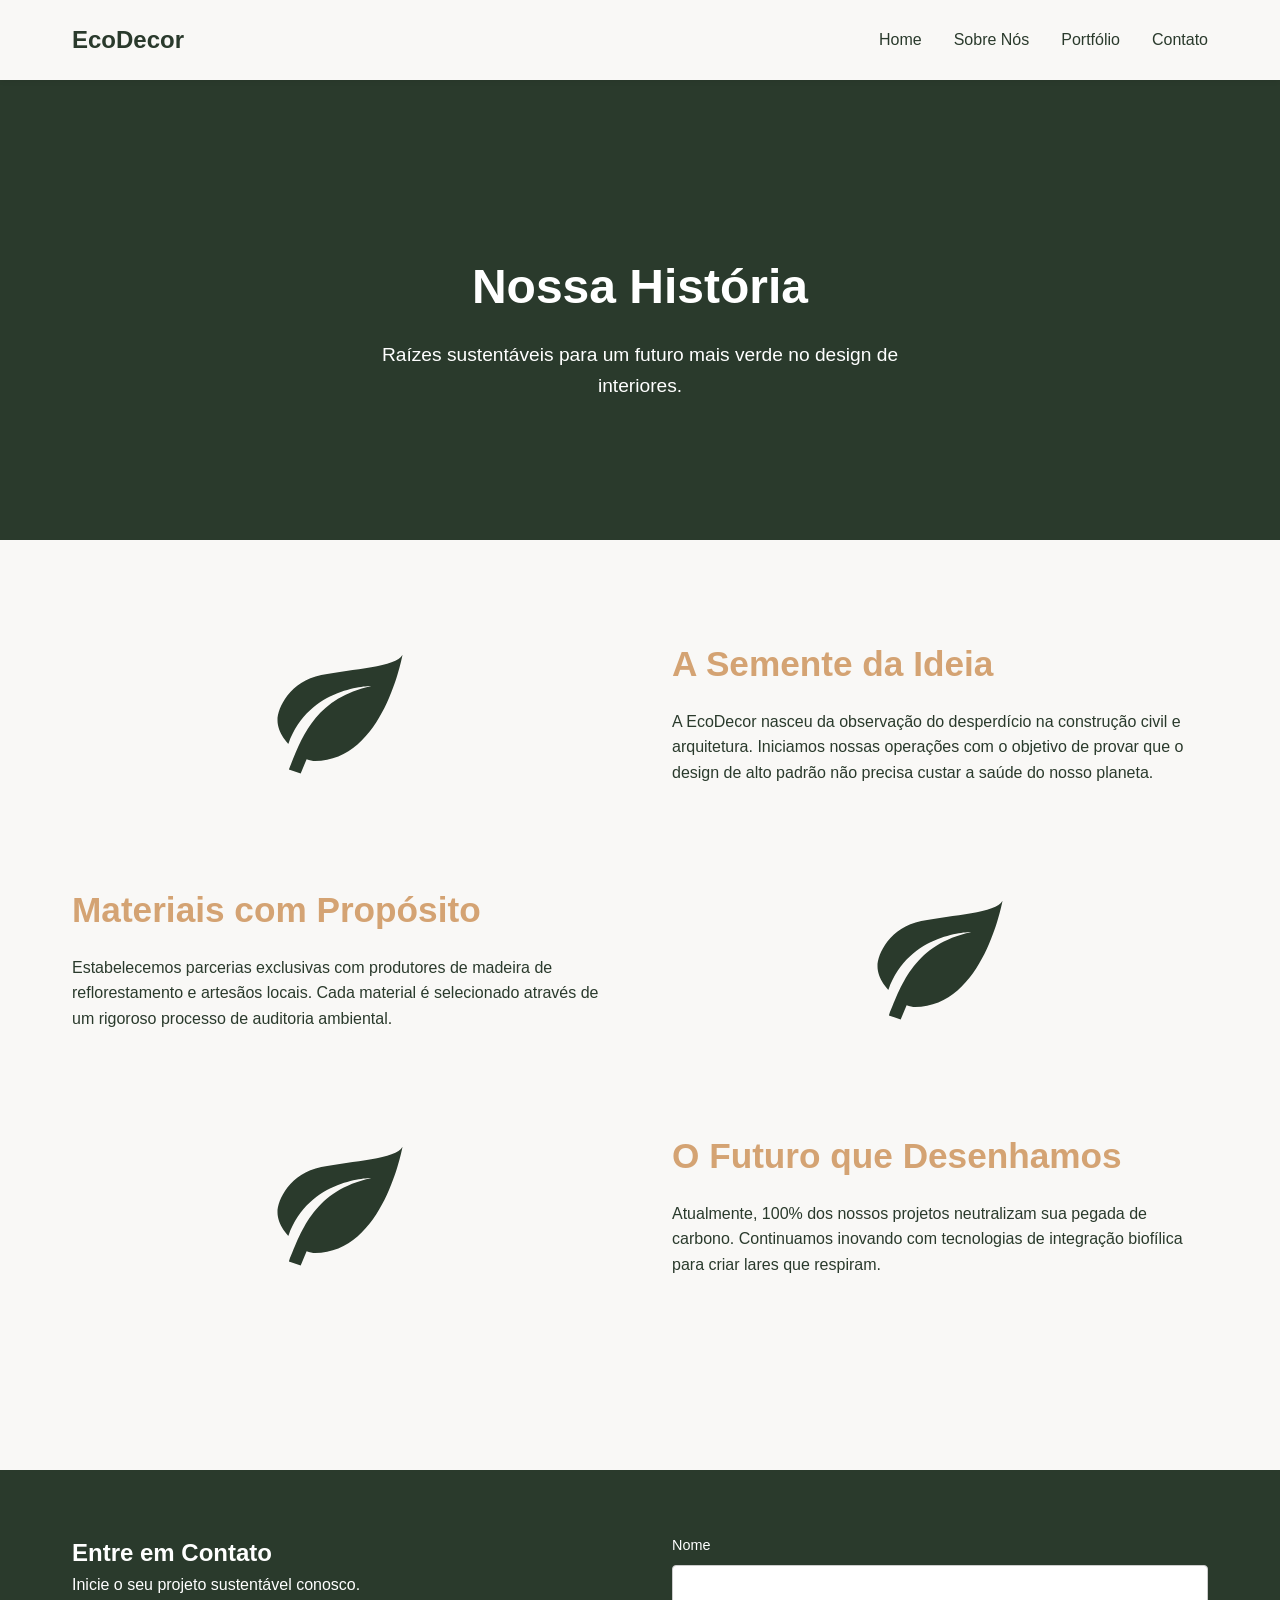
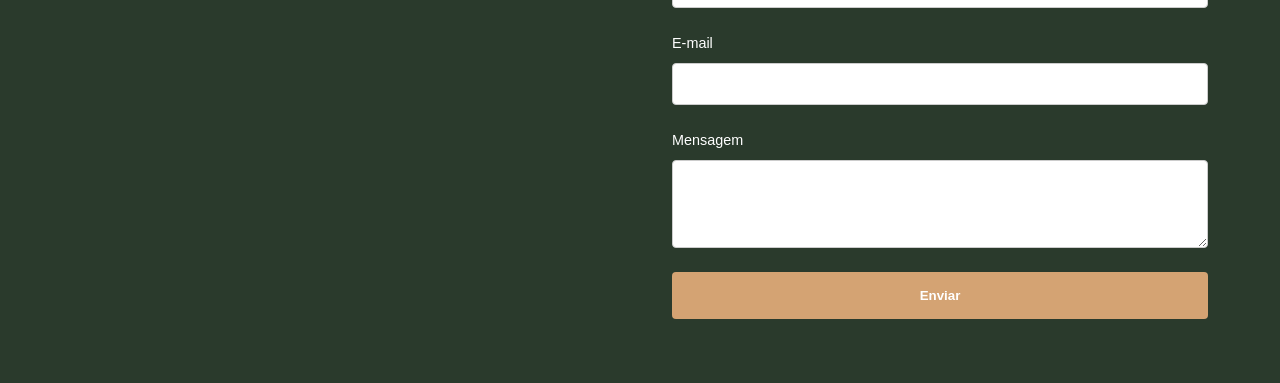
==== about.html @ f91931e5 "first commit" ====
<!DOCTYPE html>
<html lang="pt-BR">
<head>
    <meta charset="UTF-8">
    <meta name="viewport" content="width=device-width, initial-scale=1.0">
    <meta name="description" content="Nossa história - EcoDecor. Descubra nossas raízes e o processo sustentável.">
    <title>Sobre Nós | EcoDecor</title>
    <link rel="stylesheet" href="css/styles.css">
</head>
<body>
    <header class="header">
        <div class="container header-content">
            <div class="logo">EcoDecor</div>
            <button class="hamburger-menu" id="mobile-menu" aria-label="Open navigation menu" aria-expanded="false" aria-controls="primary-navigation">
                <span class="bar"></span>
                <span class="bar"></span>
                <span class="bar"></span>
            </button>
            <nav class="navbar" id="primary-navigation">
                <ul class="nav-list">
                    <li><a href="index.html" class="nav-link">Home</a></li>
                    <li><a href="about.html" class="nav-link" aria-current="page">Sobre Nós</a></li>
                    <li><a href="index.html#portfolio" class="nav-link">Portfólio</a></li>
                    <li><a href="#contact" class="nav-link">Contato</a></li>
                </ul>
            </nav>
        </div>
    </header>

    <main>
        <section class="hero-section about-hero">
            <div class="container hero-content">
                <h1 class="hero-title">Nossa História</h1>
                <p class="hero-subtitle">Raízes sustentáveis para um futuro mais verde no design de interiores.</p>
            </div>
        </section>

        <section class="story-timeline">
            <div class="container">
                <div class="reveal-section story-block">
                    <div class="story-visual">
                        <svg class="leaf-svg" xmlns="http://www.w3.org/2000/svg" viewBox="0 0 24 24" aria-hidden="true">
                            <path d="M17,8C8,10 5.9,16.17 3.82,21.34L5.71,22L6.66,19.7C7.14,19.87 7.64,20 8,20C19,20 22,3 22,3C21,5 14,5.25 9,6.25C4,7.25 2,11.5 2,13.5C2,15.5 3.75,17.25 3.75,17.25C7,8 17,8 17,8Z" />
                        </svg>
                    </div>
                    <div class="story-text">
                        <h2>A Semente da Ideia</h2>
                        <p>A EcoDecor nasceu da observação do desperdício na construção civil e arquitetura. Iniciamos nossas operações com o objetivo de provar que o design de alto padrão não precisa custar a saúde do nosso planeta.</p>
                    </div>
                </div>

                <div class="reveal-section story-block reverse">
                    <div class="story-visual">
                        <svg class="leaf-svg" xmlns="http://www.w3.org/2000/svg" viewBox="0 0 24 24" aria-hidden="true">
                            <path d="M17,8C8,10 5.9,16.17 3.82,21.34L5.71,22L6.66,19.7C7.14,19.87 7.64,20 8,20C19,20 22,3 22,3C21,5 14,5.25 9,6.25C4,7.25 2,11.5 2,13.5C2,15.5 3.75,17.25 3.75,17.25C7,8 17,8 17,8Z" />
                        </svg>
                    </div>
                    <div class="story-text">
                        <h2>Materiais com Propósito</h2>
                        <p>Estabelecemos parcerias exclusivas com produtores de madeira de reflorestamento e artesãos locais. Cada material é selecionado através de um rigoroso processo de auditoria ambiental.</p>
                    </div>
                </div>

                <div class="reveal-section story-block">
                    <div class="story-visual">
                        <svg class="leaf-svg" xmlns="http://www.w3.org/2000/svg" viewBox="0 0 24 24" aria-hidden="true">
                            <path d="M17,8C8,10 5.9,16.17 3.82,21.34L5.71,22L6.66,19.7C7.14,19.87 7.64,20 8,20C19,20 22,3 22,3C21,5 14,5.25 9,6.25C4,7.25 2,11.5 2,13.5C2,15.5 3.75,17.25 3.75,17.25C7,8 17,8 17,8Z" />
                        </svg>
                    </div>
                    <div class="story-text">
                        <h2>O Futuro que Desenhamos</h2>
                        <p>Atualmente, 100% dos nossos projetos neutralizam sua pegada de carbono. Continuamos inovando com tecnologias de integração biofílica para criar lares que respiram.</p>
                    </div>
                </div>
            </div>
        </section>
    </main>

    <footer id="contact" class="footer-section">
        <div class="container footer-content">
            <div class="contact-info">
                <h2>Entre em Contato</h2>
                <p>Inicie o seu projeto sustentável conosco.</p>
            </div>
            <form id="contact-form" class="contact-form">
                <div class="form-group">
                    <label for="name">Nome</label>
                    <input type="text" id="name" name="name" required>
                </div>
                <div class="form-group">
                    <label for="email">E-mail</label>
                    <input type="email" id="email" name="email" required>
                </div>
                <div class="form-group">
                    <label for="message">Mensagem</label>
                    <textarea id="message" name="message" rows="4" required></textarea>
                </div>
                <button type="submit" class="btn-cta">Enviar</button>
                <div id="form-feedback" class="form-feedback" aria-live="polite"></div>
            </form>
        </div>
    </footer>

    <script src="js/scripts.js"></script>
</body>
</html>
---- css/styles.css ----
/* Custom Properties */
:root {
    --color-base: #F9F8F6;
    --color-primary: #2A3A2C;
    --color-cta: #D4A373;
    --color-cta-hover: #b88a5b;
    --color-text-light: #ffffff;
    --font-main: 'Segoe UI', Tahoma, Geneva, Verdana, sans-serif;
}

/* Reset */
* {
    margin: 0;
    padding: 0;
    box-sizing: border-box;
}

html {
    scroll-behavior: smooth;
}

body {
    font-family: var(--font-main);
    background-color: var(--color-base);
    color: var(--color-primary);
    line-height: 1.6;
}

.container {
    max-width: 1200px;
    margin: 0 auto;
    padding: 0 2rem;
}

/* Header & Navigation */
.header {
    background-color: var(--color-base);
    position: fixed;
    width: 100%;
    top: 0;
    z-index: 1000;
    box-shadow: 0 2px 5px rgba(0,0,0,0.05);
}

.header-content {
    display: flex;
    justify-content: space-between;
    align-items: center;
    height: 80px;
}

.logo {
    font-size: 1.5rem;
    font-weight: bold;
    color: var(--color-primary);
}

.nav-list {
    display: flex;
    list-style: none;
    gap: 2rem;
}

.nav-link {
    text-decoration: none;
    color: var(--color-primary);
    font-weight: 500;
    transition: color 0.3s ease;
}

.nav-link:hover {
    color: var(--color-cta);
}

.hamburger-menu {
    display: none;
    cursor: pointer;
}

.bar {
    display: block;
    width: 25px;
    height: 3px;
    margin: 5px auto;
    background-color: var(--color-primary);
    transition: all 0.3s ease;
}

/* Hero Section */
.hero-section {
    padding-top: 120px;
    min-height: 100vh;
    display: flex;
    align-items: center;
    background-color: var(--color-primary);
    color: var(--color-text-light);
    text-align: center;
}

.hero-content {
    display: flex;
    flex-direction: column;
    align-items: center;
    gap: 1.5rem;
}

.hero-title {
    font-size: 3rem;
    line-height: 1.2;
}

.hero-subtitle {
    font-size: 1.2rem;
    max-width: 600px;
}

.btn-cta {
    display: inline-block;
    background-color: var(--color-cta);
    color: var(--color-text-light);
    padding: 1rem 2rem;
    text-decoration: none;
    border-radius: 4px;
    font-weight: bold;
    border: none;
    cursor: pointer;
    transition: background-color 0.3s ease;
}

.btn-cta:hover {
    background-color: var(--color-cta-hover);
}

/* About Section */
.about-section {
    padding: 5rem 0;
    background-color: var(--color-base);
}

.about-content h2 {
    margin-bottom: 1.5rem;
    font-size: 2rem;
}

/* Portfolio Section */
.portfolio-section {
    padding: 5rem 0;
    background-color: #ffffff;
}

.portfolio-section h2 {
    text-align: center;
    margin-bottom: 3rem;
    font-size: 2rem;
}

.portfolio-grid {
    display: grid;
    grid-template-columns: repeat(auto-fit, minmax(300px, 1fr));
    gap: 2rem;
}

.portfolio-item {
    background-color: var(--color-base);
    height: 250px;
    display: flex;
    align-items: center;
    justify-content: center;
    border: 1px solid #e0e0e0;
    border-radius: 8px;
    font-weight: bold;
    text-align: center;
    padding: 1rem;
}

/* Footer & Contact Section */
.footer-section {
    background-color: var(--color-primary);
    color: var(--color-text-light);
    padding: 4rem 0;
}

.footer-content {
    display: grid;
    grid-template-columns: 1fr 1fr;
    gap: 4rem;
}

.contact-form {
    display: flex;
    flex-direction: column;
    gap: 1.5rem;
}

.form-group {
    display: flex;
    flex-direction: column;
    gap: 0.5rem;
}

.form-group label {
    font-size: 0.9rem;
}

.form-group input,
.form-group textarea {
    padding: 0.8rem;
    border: 1px solid #ccc;
    border-radius: 4px;
    font-family: inherit;
}

.form-feedback {
    font-size: 0.9rem;
    display: none;
}

/* Media Queries */
@media (max-width: 768px) {
    .nav-list {
        display: none;
        flex-direction: column;
        position: absolute;
        top: 80px;
        left: 0;
        width: 100%;
        background-color: var(--color-base);
        padding: 2rem 0;
        text-align: center;
        box-shadow: 0 5px 5px rgba(0,0,0,0.05);
    }

    .nav-list.active {
        display: flex;
    }

    .hamburger-menu {
        display: block;
    }

    .hero-title {
        font-size: 2rem;
    }

    .footer-content {
        grid-template-columns: 1fr;
        gap: 2rem;
    }
}

/* Custom Properties */
:root {
    --color-base: #F9F8F6;
    --color-primary: #2A3A2C;
    --color-cta: #D4A373;
    --color-cta-hover: #b88a5b;
    --color-text-light: #ffffff;
    --font-main: 'Segoe UI', Tahoma, Geneva, Verdana, sans-serif;
}

/* Reset & Accessibility */
* {
    margin: 0;
    padding: 0;
    box-sizing: border-box;
}

html {
    scroll-behavior: smooth;
}

body {
    font-family: var(--font-main);
    background-color: var(--color-base);
    color: var(--color-primary);
    line-height: 1.6;
}

/* Teclado Focus Visível */
:focus-visible {
    outline: 3px solid var(--color-cta);
    outline-offset: 4px;
}

.container {
    max-width: 1200px;
    margin: 0 auto;
    padding: 0 2rem;
}

/* Header & Navigation */
.header {
    background-color: var(--color-base);
    position: fixed;
    width: 100%;
    top: 0;
    z-index: 1000;
    box-shadow: 0 2px 5px rgba(0,0,0,0.05);
}

.header-content {
    display: flex;
    justify-content: space-between;
    align-items: center;
    height: 80px;
}

.logo {
    font-size: 1.5rem;
    font-weight: bold;
    color: var(--color-primary);
}

.navbar {
    display: flex;
}

.nav-list {
    display: flex;
    list-style: none;
    gap: 2rem;
}

.nav-link {
    text-decoration: none;
    color: var(--color-primary);
    font-weight: 500;
    transition: color 0.3s ease;
}

.nav-link:hover {
    color: var(--color-cta);
}

.hamburger-menu {
    display: none;
    cursor: pointer;
    background: none;
    border: none;
    padding: 0.5rem;
}

.bar {
    display: block;
    width: 25px;
    height: 3px;
    margin: 5px auto;
    background-color: var(--color-primary);
    transition: all 0.3s ease;
}

/* Hero Section */
.hero-section {
    padding-top: 120px;
    min-height: 100vh;
    display: flex;
    align-items: center;
    background-color: var(--color-primary);
    color: var(--color-text-light);
    text-align: center;
}

.hero-content {
    display: flex;
    flex-direction: column;
    align-items: center;
    gap: 1.5rem;
}

.hero-title {
    font-size: 3rem;
    line-height: 1.2;
}

.hero-subtitle {
    font-size: 1.2rem;
    max-width: 600px;
}

.btn-cta {
    display: inline-block;
    background-color: var(--color-cta);
    color: var(--color-text-light);
    padding: 1rem 2rem;
    text-decoration: none;
    border-radius: 4px;
    font-weight: bold;
    border: none;
    cursor: pointer;
    transition: background-color 0.3s ease;
}

.btn-cta:hover {
    background-color: var(--color-cta-hover);
}

/* Portfolio Section */
.portfolio-section {
    padding: 5rem 0;
    background-color: #ffffff;
}

.portfolio-section h2 {
    text-align: center;
    margin-bottom: 3rem;
    font-size: 2rem;
}

.portfolio-grid {
    display: grid;
    grid-template-columns: repeat(auto-fit, minmax(350px, 1fr));
    gap: 2rem;
}

.portfolio-item {
    position: relative;
    overflow: hidden;
    border-radius: 8px;
    cursor: pointer;
    background-color: #eee;
    aspect-ratio: 4/3;
}

.portfolio-item img {
    width: 100%;
    height: 100%;
    object-fit: cover;
    transition: transform 0.5s ease;
}

.portfolio-overlay {
    position: absolute;
    bottom: 0;
    left: 0;
    width: 100%;
    padding: 2rem;
    background: linear-gradient(transparent, rgba(42, 58, 44, 0.9));
    color: var(--color-text-light);
    transform: translateY(100%);
    transition: transform 0.3s ease;
}

.portfolio-item:hover img,
.portfolio-item:focus-visible img {
    transform: scale(1.05);
}

.portfolio-item:hover .portfolio-overlay,
.portfolio-item:focus-visible .portfolio-overlay {
    transform: translateY(0);
}

/* Footer Section */
.footer-section {
    background-color: var(--color-primary);
    color: var(--color-text-light);
    padding: 4rem 0;
}

.footer-content {
    display: grid;
    grid-template-columns: 1fr 1fr;
    gap: 4rem;
}

.contact-form {
    display: flex;
    flex-direction: column;
    gap: 1.5rem;
}

.form-group {
    display: flex;
    flex-direction: column;
    gap: 0.5rem;
}

.form-group input,
.form-group textarea {
    padding: 0.8rem;
    border: 1px solid #ccc;
    border-radius: 4px;
    font-family: inherit;
}

/* Modal Styling */
.modal {
    margin: auto;
    border: none;
    border-radius: 8px;
    box-shadow: 0 4px 20px rgba(0,0,0,0.2);
    max-width: 900px;
    width: 90%;
}

.modal::backdrop {
    background-color: rgba(42, 58, 44, 0.8);
}

.modal-content {
    position: relative;
    padding: 2rem;
    background-color: var(--color-base);
}

.close-modal {
    position: absolute;
    top: 1rem;
    right: 1rem;
    background: none;
    border: none;
    font-size: 2rem;
    cursor: pointer;
    color: var(--color-primary);
}

.modal-body {
    display: grid;
    grid-template-columns: 1fr 1fr;
    gap: 2rem;
    align-items: center;
}

.modal-body img {
    width: 100%;
    border-radius: 4px;
}

/* Media Queries */
@media (max-width: 768px) {
    .navbar {
        display: none;
    }

    .navbar.active {
        display: block;
        position: absolute;
        top: 80px;
        left: 0;
        width: 100%;
        background-color: var(--color-base);
        box-shadow: 0 5px 5px rgba(0,0,0,0.05);
    }

    .nav-list {
        flex-direction: column;
        padding: 2rem 0;
        text-align: center;
    }

    .hamburger-menu {
        display: block;
    }

    .portfolio-overlay {
        transform: translateY(0);
        background: linear-gradient(transparent, rgba(42, 58, 44, 0.7));
    }

    .modal-body {
        grid-template-columns: 1fr;
    }

    .footer-content {
        grid-template-columns: 1fr;
        gap: 2rem;
    }
}
/* --- About Page Styles & Animations --- */

.about-hero {
    min-height: 60vh;
}

.story-timeline {
    padding: 6rem 0;
    overflow: hidden;
}

.story-block {
    display: flex;
    align-items: center;
    gap: 4rem;
    margin-bottom: 6rem;
}

.story-block.reverse {
    flex-direction: row-reverse;
}

.story-visual {
    flex: 1;
    display: flex;
    justify-content: center;
}

.story-text {
    flex: 1;
}

.story-text h2 {
    font-size: 2.2rem;
    color: var(--color-cta);
    margin-bottom: 1rem;
}

/* Base state para Intersection Observer */
.reveal-section {
    opacity: 0;
    transform: translateY(60px);
    transition: opacity 0.8s ease-out, transform 0.8s ease-out;
}

/* Animação do SVG (Folha Fechada/Pequena) */
.leaf-svg {
    width: 150px;
    height: 150px;
    fill: var(--color-primary);
    transform: scale(0.3) rotate(-90deg);
    opacity: 0;
    transition: transform 1.2s cubic-bezier(0.34, 1.56, 0.64, 1), opacity 0.8s ease-in;
}

/* Estados Ativos após scroll (Trigger via JS) */
.reveal-section.is-visible {
    opacity: 1;
    transform: translateY(0);
}

.reveal-section.is-visible .leaf-svg {
    opacity: 1;
    transform: scale(1) rotate(0deg);
}

/* Media Query para About Page */
@media (max-width: 768px) {
    .story-block, 
    .story-block.reverse {
        flex-direction: column;
        text-align: center;
        gap: 2rem;
    }
}
/* Portfolio Filters */
.portfolio-filters {
    display: flex;
    justify-content: center;
    flex-wrap: wrap;
    gap: 1rem;
    margin-bottom: 2.5rem;
}

.filter-btn {
    padding: 0.5rem 1.5rem;
    background: transparent;
    border: 2px solid var(--color-primary);
    color: var(--color-primary);
    border-radius: 4px;
    font-weight: 600;
    cursor: pointer;
    transition: all 0.3s ease;
}

.filter-btn:hover,
.filter-btn.active {
    background: var(--color-primary);
    color: var(--color-text-light);
}

.portfolio-item {
    transition: opacity 0.4s ease, transform 0.4s ease;
}

.portfolio-item.hidden {
    display: none;
}

.portfolio-item.fade-out {
    opacity: 0;
    transform: scale(0.9);
}

/* Form Validation */
.form-group input,
.form-group textarea {
    transition: border-color 0.3s ease;
}

.form-group input.invalid,
.form-group textarea.invalid {
    border-color: #ff4d4d;
    background-color: #fffafa;
}

.form-group input.valid,
.form-group textarea.valid {
    border-color: #4CAF50;
}

.error-msg {
    color: #ff4d4d;
    font-size: 0.85rem;
    display: none;
    margin-top: -0.25rem;
}

.error-msg.active {
    display: block;
}
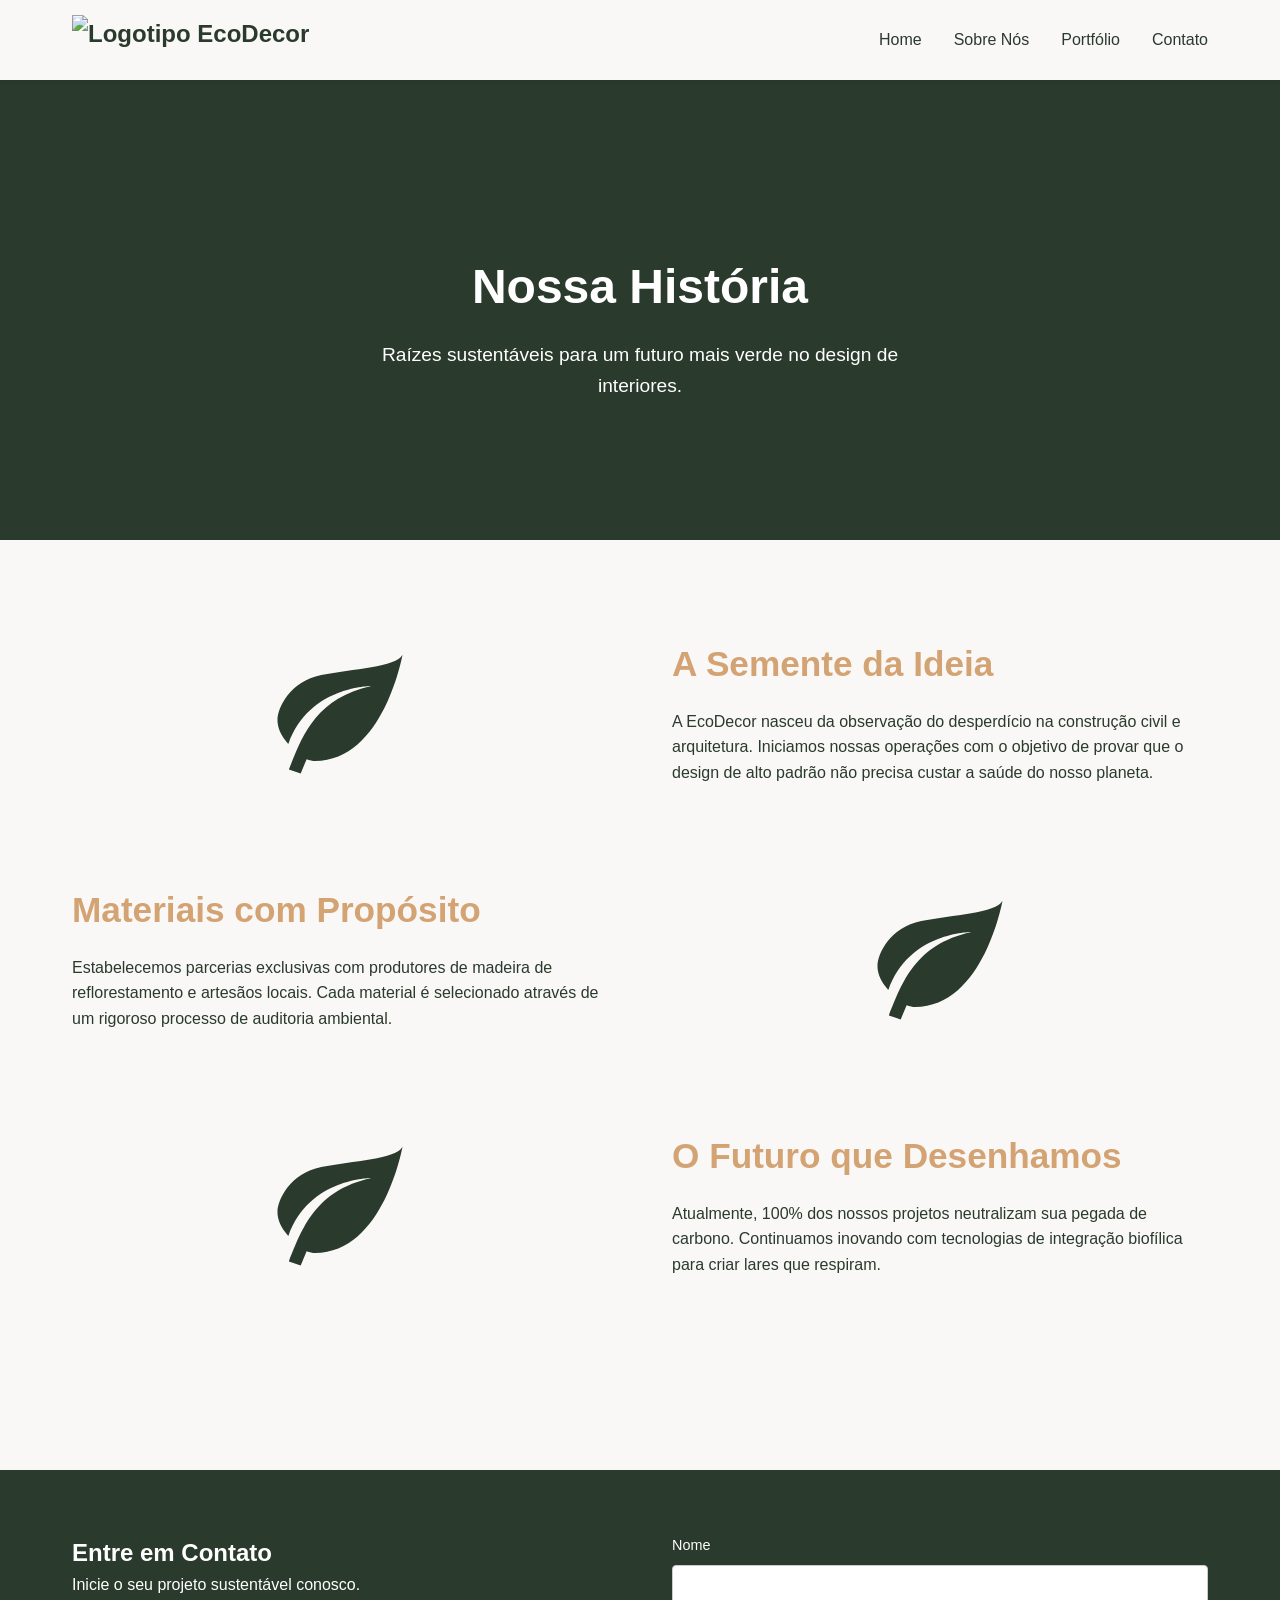
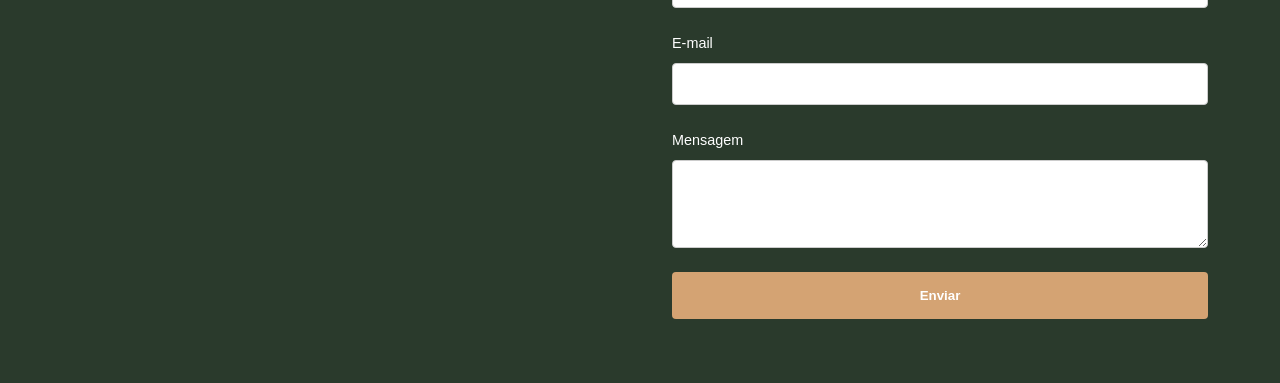
==== commit 2f50d92a: "alterações logo style etc" ====
--- a/about.html
+++ b/about.html
@@ -10,7 +10,9 @@
 <body>
     <header class="header">
         <div class="container header-content">
-            <div class="logo">EcoDecor</div>
+            <a href="index.html" class="logo">
+                <img src="https://i.ibb.co/C5yMLKZK/icon.png" alt="Logotipo EcoDecor">
+            </a>
             <button class="hamburger-menu" id="mobile-menu" aria-label="Open navigation menu" aria-expanded="false" aria-controls="primary-navigation">
                 <span class="bar"></span>
                 <span class="bar"></span>
--- a/css/styles.css
+++ b/css/styles.css
@@ -50,9 +50,15 @@
 }
 
 .logo {
-    font-size: 1.5rem;
-    font-weight: bold;
-    color: var(--color-primary);
+    display: flex;
+    align-items: center;
+    text-decoration: none;
+}
+
+.logo img {
+    height: 50px; /* Define a altura máxima do ícone no cabeçalho */
+    width: auto; /* Mantém a proporção original da imagem (2816x1536) */
+    object-fit: contain;
 }
 
 .nav-list {
@@ -706,4 +712,30 @@
 
 .error-msg.active {
     display: block;
+}
+/* Efeito de carregamento para os cards do portfólio */
+.portfolio-item {
+    background: linear-gradient(90deg, #ecebe9 25%, #f3f2f0 37%, #ecebe9 63%);
+    background-size: 400% 100%;
+    animation: skeleton-loading 1.4s ease infinite;
+}
+
+.portfolio-item img {
+    opacity: 0;
+    transition: opacity 0.3s ease-in-out;
+}
+
+/* Quando a imagem terminar de carregar, o JS adiciona essa classe */
+.portfolio-item.loaded {
+    animation: none;
+    background: none;
+}
+
+.portfolio-item.loaded img {
+    opacity: 1;
+}
+
+@keyframes skeleton-loading {
+    0% { background-position: 100% 50%; }
+    100% { background-position: 0% 50%; }
 }
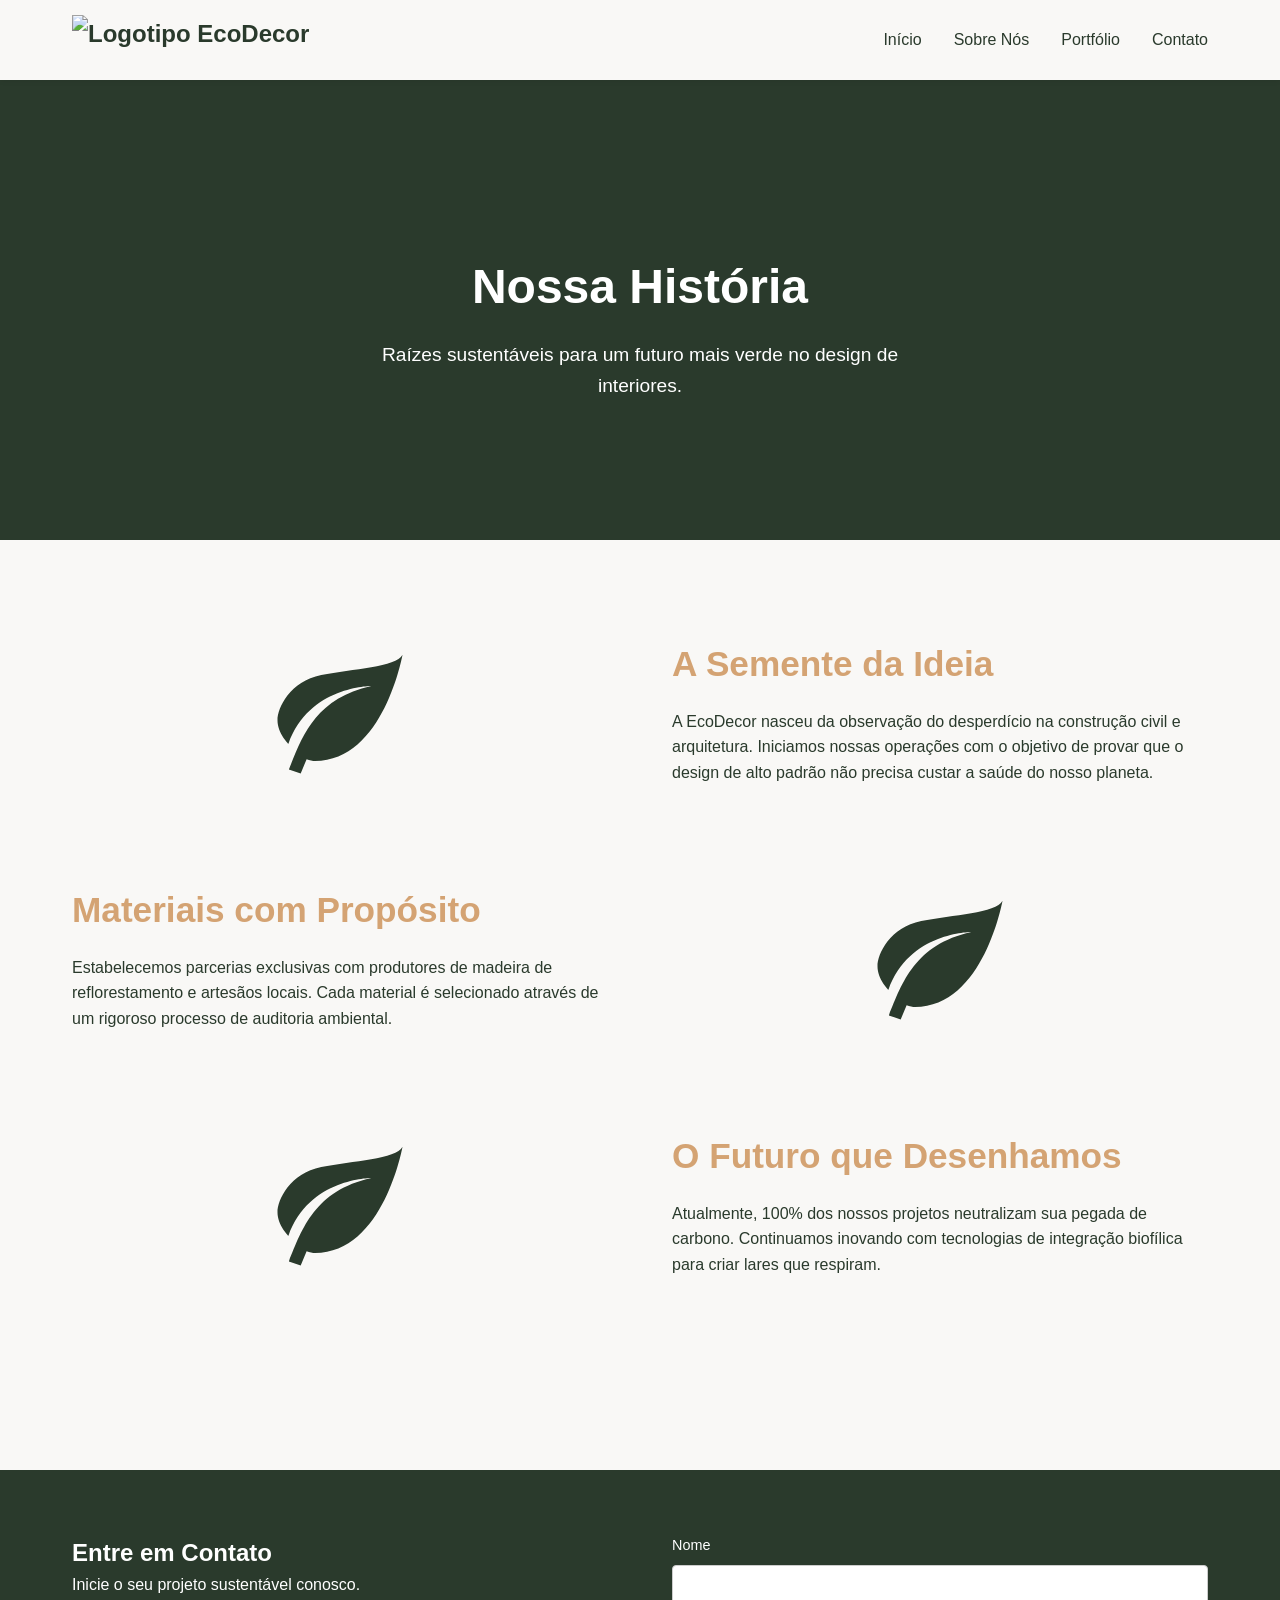
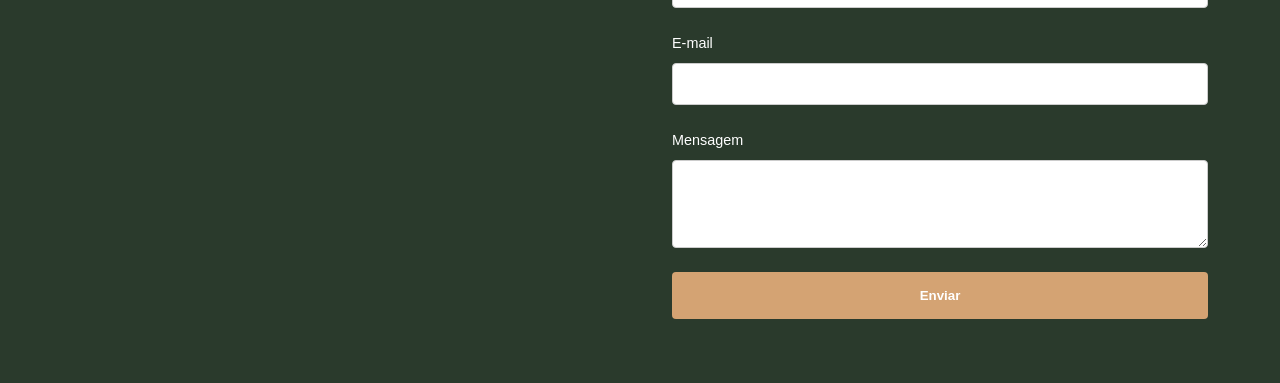
==== commit 97edc9d9: "Update about.html" ====
--- a/about.html
+++ b/about.html
@@ -20,7 +20,7 @@
             </button>
             <nav class="navbar" id="primary-navigation">
                 <ul class="nav-list">
-                    <li><a href="index.html" class="nav-link">Home</a></li>
+                    <li><a href="index.html" class="nav-link">Início</a></li>
                     <li><a href="about.html" class="nav-link" aria-current="page">Sobre Nós</a></li>
                     <li><a href="index.html#portfolio" class="nav-link">Portfólio</a></li>
                     <li><a href="#contact" class="nav-link">Contato</a></li>
@@ -105,4 +105,4 @@
 
     <script src="js/scripts.js"></script>
 </body>
-</html>+</html>
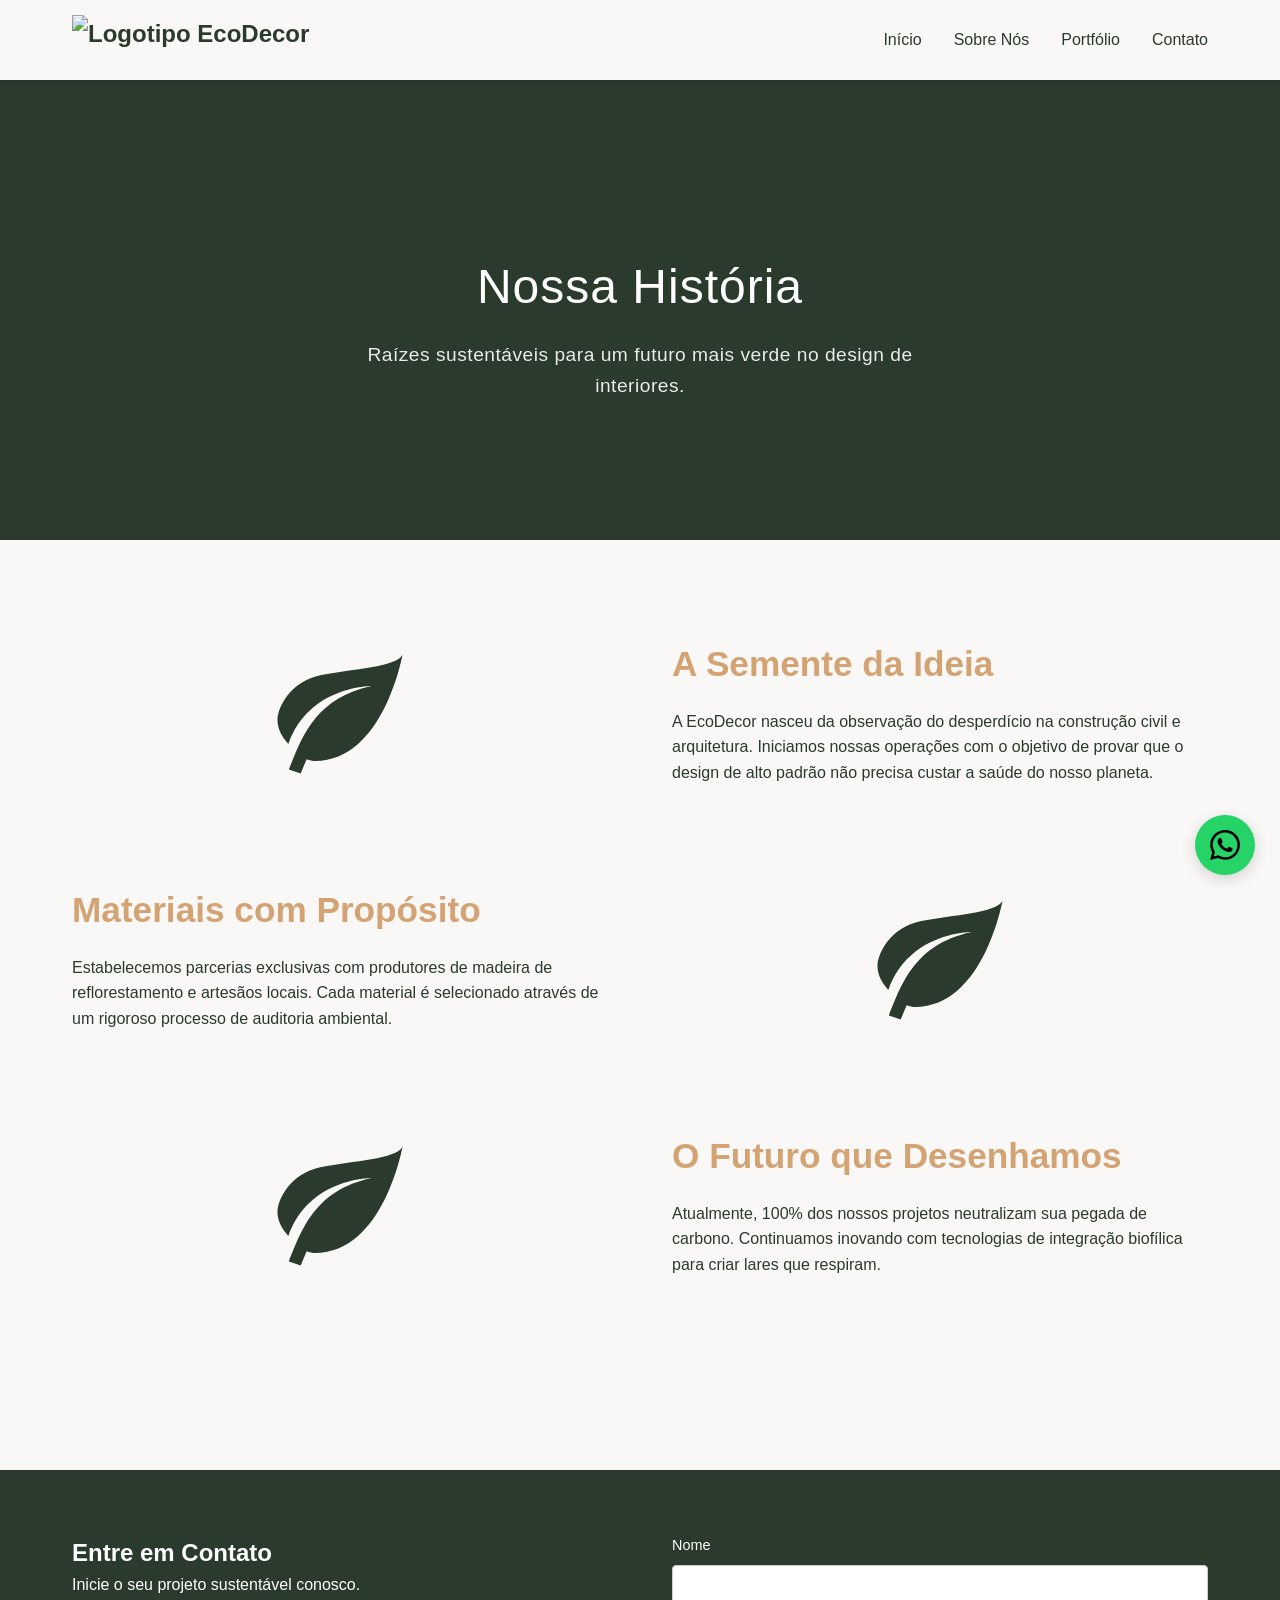
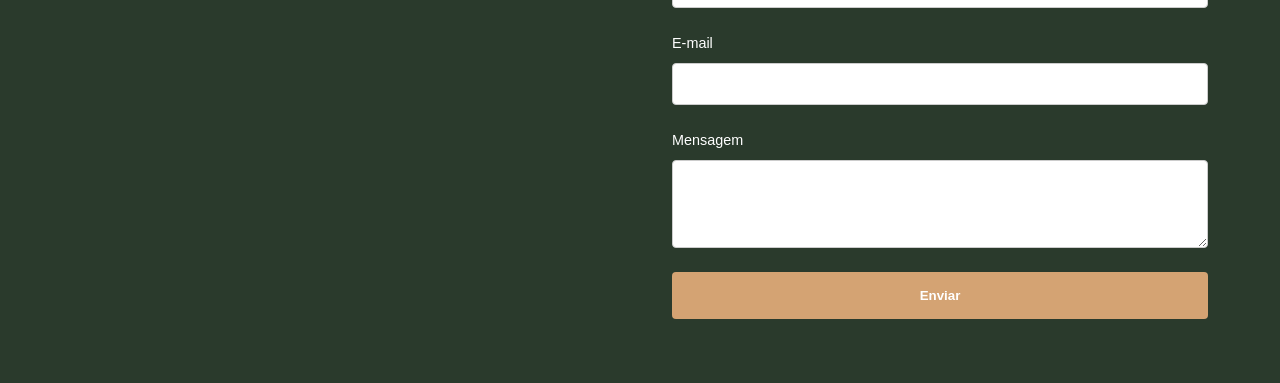
==== commit fe82de01: "Last update i hope" ====
--- a/about.html
+++ b/about.html
@@ -28,12 +28,19 @@
             </nav>
         </div>
     </header>
-
+<div id="toast-notification" class="toast-notification" aria-live="polite">
+        A integração com o WhatsApp está desabilitada neste ambiente de demonstração.
+    </div>
     <main>
         <section class="hero-section about-hero">
             <div class="container hero-content">
                 <h1 class="hero-title">Nossa História</h1>
                 <p class="hero-subtitle">Raízes sustentáveis para um futuro mais verde no design de interiores.</p>
+                <a href="#" id="whatsapp-demo" class="whatsapp-float" aria-label="Nos contate no Whatsapp">
+            <svg viewBox="0 0 24 24" width="30" height="30" fill="current-color" aria-hidden="true">
+                <path d="M17.472 14.382c-.297-.149-1.758-.867-2.03-.967-.273-.099-.471-.148-.67.15-.197.297-.767.966-.94 1.164-.173.199-.347.223-.644.075-.297-.15-1.255-.463-2.39-1.475-.883-.788-1.48-1.761-1.653-2.059-.173-.297-.018-.458.13-.606.134-.133.298-.347.446-.52.149-.174.198-.298.298-.497.099-.198.05-.371-.025-.52-.075-.149-.669-1.612-.916-2.207-.242-.579-.487-.5-.669-.51a12.8 12.8 0 0 0-.57-.01c-.198 0-.52.074-.792.372-.272.297-1.04 1.016-1.04 2.479 0 1.462 1.065 2.875 1.213 3.074.149.198 2.096 3.2 5.077 4.487.709.306 1.262.489 1.694.625.712.227 1.36.195 1.871.118.571-.085 1.758-.719 2.006-1.413.248-.694.248-1.289.173-1.413-.074-.124-.272-.198-.57-.347m-5.421 7.403h-.004a9.87 9.87 0 0 1-5.031-1.378l-.361-.214-3.741.982.998-3.648-.235-.374a9.86 9.86 0 0 1-1.51-5.26c.001-5.45 4.436-9.884 9.888-9.884 2.64 0 5.122 1.03 6.988 2.898a9.825 9.825 0 0 1 2.893 6.994c-.003 5.45-4.437 9.884-9.885 9.884m8.413-18.297A11.815 11.815 0 0 0 12.05 0C5.495 0 .16 5.335.157 11.892c0 2.096.547 4.142 1.588 5.945L.057 24l6.305-1.654a11.882 11.882 0 0 0 5.683 1.448h.005c6.554 0 11.89-5.335 11.893-11.893a11.821 11.821 0 0 0-3.48-8.413Z"/>
+            </svg>
+        </a>
             </div>
         </section>
 
@@ -105,4 +112,4 @@
 
     <script src="js/scripts.js"></script>
 </body>
-</html>
+</html>
--- a/css/styles.css
+++ b/css/styles.css
@@ -1,4 +1,4 @@
-/* Custom Properties */
+
 :root {
     --color-base: #F9F8F6;
     --color-primary: #2A3A2C;
@@ -8,7 +8,7 @@
     --font-main: 'Segoe UI', Tahoma, Geneva, Verdana, sans-serif;
 }
 
-/* Reset */
+
 * {
     margin: 0;
     padding: 0;
@@ -32,7 +32,7 @@
     padding: 0 2rem;
 }
 
-/* Header & Navigation */
+
 .header {
     background-color: var(--color-base);
     position: fixed;
@@ -56,8 +56,8 @@
 }
 
 .logo img {
-    height: 50px; /* Define a altura máxima do ícone no cabeçalho */
-    width: auto; /* Mantém a proporção original da imagem (2816x1536) */
+    height: 50px;
+    width: auto;
     object-fit: contain;
 }
 
@@ -91,33 +91,71 @@
     background-color: var(--color-primary);
     transition: all 0.3s ease;
 }
-
-/* Hero Section */
+.hero-bg {
+    position: absolute;
+    top: 0;
+    left: 0;
+    width: 100%;
+    height: 100%;
+    z-index: 1;
+}
+
+.hero-bg.image-bg {
+    background-size: cover;
+    background-position: center;
+}
+
+.hero-bg.video-bg video {
+    width: 100%;
+    height: 100%;
+    object-fit: cover;
+}
+
 .hero-section {
-    padding-top: 120px;
+    position: relative;
     min-height: 100vh;
     display: flex;
     align-items: center;
-    background-color: var(--color-primary);
-    color: var(--color-text-light);
+    justify-content: center;
     text-align: center;
+    color: #ffffff;
+    padding-top: 0;
+    overflow: hidden;
+}
+
+.hero-overlay {
+    position: absolute;
+    top: 0;
+    left: 0;
+    width: 100%;
+    height: 100%;
+    background: linear-gradient(to bottom, rgba(0, 0, 0, 0.4), rgba(0, 0, 0, 0.8));
+    z-index: 2;
 }
 
 .hero-content {
+    position: relative;
+    z-index: 3;
     display: flex;
     flex-direction: column;
     align-items: center;
-    gap: 1.5rem;
+    gap: 2rem;
+    max-width: 900px;
+    padding: 0 2rem;
 }
 
 .hero-title {
-    font-size: 3rem;
+    font-size: 3.5rem;
     line-height: 1.2;
+    font-weight: 300;
+    letter-spacing: 1px;
 }
 
 .hero-subtitle {
-    font-size: 1.2rem;
-    max-width: 600px;
+    font-size: 1.1rem;
+    font-weight: 300;
+    letter-spacing: 0.5px;
+    opacity: 0.9;
 }
 
 .btn-cta {
@@ -137,7 +175,7 @@
     background-color: var(--color-cta-hover);
 }
 
-/* About Section */
+
 .about-section {
     padding: 5rem 0;
     background-color: var(--color-base);
@@ -148,10 +186,9 @@
     font-size: 2rem;
 }
 
-/* Portfolio Section */
+
 .portfolio-section {
-    padding: 5rem 0;
-    background-color: #ffffff;
+    padding: 8rem 0;
 }
 
 .portfolio-section h2 {
@@ -162,24 +199,16 @@
 
 .portfolio-grid {
     display: grid;
-    grid-template-columns: repeat(auto-fit, minmax(300px, 1fr));
-    gap: 2rem;
+    grid-template-columns: repeat(3, 1fr);
+    gap: 3.5rem;
 }
 
 .portfolio-item {
-    background-color: var(--color-base);
-    height: 250px;
-    display: flex;
-    align-items: center;
-    justify-content: center;
-    border: 1px solid #e0e0e0;
-    border-radius: 8px;
-    font-weight: bold;
-    text-align: center;
-    padding: 1rem;
-}
-
-/* Footer & Contact Section */
+    border-radius: 0px;
+    border: none;
+    box-shadow: none;
+}
+
 .footer-section {
     background-color: var(--color-primary);
     color: var(--color-text-light);
@@ -220,8 +249,6 @@
     font-size: 0.9rem;
     display: none;
 }
-
-/* Media Queries */
 @media (max-width: 768px) {
     .nav-list {
         display: none;
@@ -253,8 +280,6 @@
         gap: 2rem;
     }
 }
-
-/* Custom Properties */
 :root {
     --color-base: #F9F8F6;
     --color-primary: #2A3A2C;
@@ -263,8 +288,6 @@
     --color-text-light: #ffffff;
     --font-main: 'Segoe UI', Tahoma, Geneva, Verdana, sans-serif;
 }
-
-/* Reset & Accessibility */
 * {
     margin: 0;
     padding: 0;
@@ -281,8 +304,6 @@
     color: var(--color-primary);
     line-height: 1.6;
 }
-
-/* Teclado Focus Visível */
 :focus-visible {
     outline: 3px solid var(--color-cta);
     outline-offset: 4px;
@@ -293,8 +314,6 @@
     margin: 0 auto;
     padding: 0 2rem;
 }
-
-/* Header & Navigation */
 .header {
     background-color: var(--color-base);
     position: fixed;
@@ -354,8 +373,6 @@
     background-color: var(--color-primary);
     transition: all 0.3s ease;
 }
-
-/* Hero Section */
 .hero-section {
     padding-top: 120px;
     min-height: 100vh;
@@ -400,7 +417,7 @@
     background-color: var(--color-cta-hover);
 }
 
-/* Portfolio Section */
+
 .portfolio-section {
     padding: 5rem 0;
     background-color: #ffffff;
@@ -411,13 +428,6 @@
     margin-bottom: 3rem;
     font-size: 2rem;
 }
-
-.portfolio-grid {
-    display: grid;
-    grid-template-columns: repeat(auto-fit, minmax(350px, 1fr));
-    gap: 2rem;
-}
-
 .portfolio-item {
     position: relative;
     overflow: hidden;
@@ -456,7 +466,7 @@
     transform: translateY(0);
 }
 
-/* Footer Section */
+
 .footer-section {
     background-color: var(--color-primary);
     color: var(--color-text-light);
@@ -489,7 +499,6 @@
     font-family: inherit;
 }
 
-/* Modal Styling */
 .modal {
     margin: auto;
     border: none;
@@ -532,7 +541,6 @@
     border-radius: 4px;
 }
 
-/* Media Queries */
 @media (max-width: 768px) {
     .navbar {
         display: none;
@@ -572,7 +580,6 @@
         gap: 2rem;
     }
 }
-/* --- About Page Styles & Animations --- */
 
 .about-hero {
     min-height: 60vh;
@@ -610,14 +617,12 @@
     margin-bottom: 1rem;
 }
 
-/* Base state para Intersection Observer */
 .reveal-section {
     opacity: 0;
     transform: translateY(60px);
     transition: opacity 0.8s ease-out, transform 0.8s ease-out;
 }
 
-/* Animação do SVG (Folha Fechada/Pequena) */
 .leaf-svg {
     width: 150px;
     height: 150px;
@@ -627,7 +632,6 @@
     transition: transform 1.2s cubic-bezier(0.34, 1.56, 0.64, 1), opacity 0.8s ease-in;
 }
 
-/* Estados Ativos após scroll (Trigger via JS) */
 .reveal-section.is-visible {
     opacity: 1;
     transform: translateY(0);
@@ -638,7 +642,6 @@
     transform: scale(1) rotate(0deg);
 }
 
-/* Media Query para About Page */
 @media (max-width: 768px) {
     .story-block, 
     .story-block.reverse {
@@ -647,7 +650,7 @@
         gap: 2rem;
     }
 }
-/* Portfolio Filters */
+
 .portfolio-filters {
     display: flex;
     justify-content: center;
@@ -686,7 +689,6 @@
     transform: scale(0.9);
 }
 
-/* Form Validation */
 .form-group input,
 .form-group textarea {
     transition: border-color 0.3s ease;
@@ -713,7 +715,7 @@
 .error-msg.active {
     display: block;
 }
-/* Efeito de carregamento para os cards do portfólio */
+
 .portfolio-item {
     background: linear-gradient(90deg, #ecebe9 25%, #f3f2f0 37%, #ecebe9 63%);
     background-size: 400% 100%;
@@ -725,7 +727,6 @@
     transition: opacity 0.3s ease-in-out;
 }
 
-/* Quando a imagem terminar de carregar, o JS adiciona essa classe */
 .portfolio-item.loaded {
     animation: none;
     background: none;
@@ -738,4 +739,94 @@
 @keyframes skeleton-loading {
     0% { background-position: 100% 50%; }
     100% { background-position: 0% 50%; }
+}
+
+.btn-cta.ghost-btn {
+    background-color: transparent;
+    color: var(--color-cta);
+    border: 1px solid var(--color-cta);
+    padding: 1.2rem 3.5rem;
+    border-radius: 0px;
+    text-transform: uppercase;
+    letter-spacing: 2px;
+    font-size: 0.85rem;
+    font-weight: 600;
+    transition: all 0.3s ease;
+}
+
+.btn-cta.ghost-btn:hover {
+    background-color: var(--color-cta);
+    color: #ffffff;
+}
+
+.whatsapp-float {
+    position: fixed;
+    bottom: 25px;
+    right: 25px;
+    background-color: #25D366;
+    color: #ffffff;
+    width: 60px;
+    height: 60px;
+    border-radius: 50%;
+    display: flex;
+    align-items: center;
+    justify-content: center;
+    box-shadow: 0 4px 15px rgba(0, 0, 0, 0.15);
+    z-index: 9999;
+    transition: transform 0.3s ease;
+}
+
+.whatsapp-float:hover {
+    transform: scale(1.08);
+}
+
+@media (max-width: 1024px) {
+    .portfolio-grid {
+        grid-template-columns: repeat(2, 1fr);
+    }
+}
+
+@media (max-width: 768px) {
+    .portfolio-grid {
+        grid-template-columns: 1fr;
+    }
+}
+
+.toast-notification {
+    position: fixed;
+    bottom: 30px;
+    left: 50%;
+    transform: translateX(-50%) translateY(100px);
+    background-color: var(--color-primary);
+    color: var(--color-text-light);
+    padding: 1rem 2rem;
+    border-radius: 4px;
+    font-size: 0.9rem;
+    box-shadow: 0 4px 15px rgba(0, 0, 0, 0.2);
+    opacity: 0;
+    visibility: hidden;
+    transition: all 0.4s ease;
+    z-index: 10000;
+    text-align: center;
+    white-space: nowrap;
+}
+
+.toast-notification.show {
+    transform: translateX(-50%) translateY(0);
+    opacity: 1;
+    visibility: visible;
+}
+
+@media (max-width: 768px) {
+    .toast-notification {
+        width: 90%;
+        white-space: normal;
+    }
+}
+.toast-notification {
+    pointer-events: none;
+}
+
+.toast-notification.show {
+    pointer-events: auto;
 }
